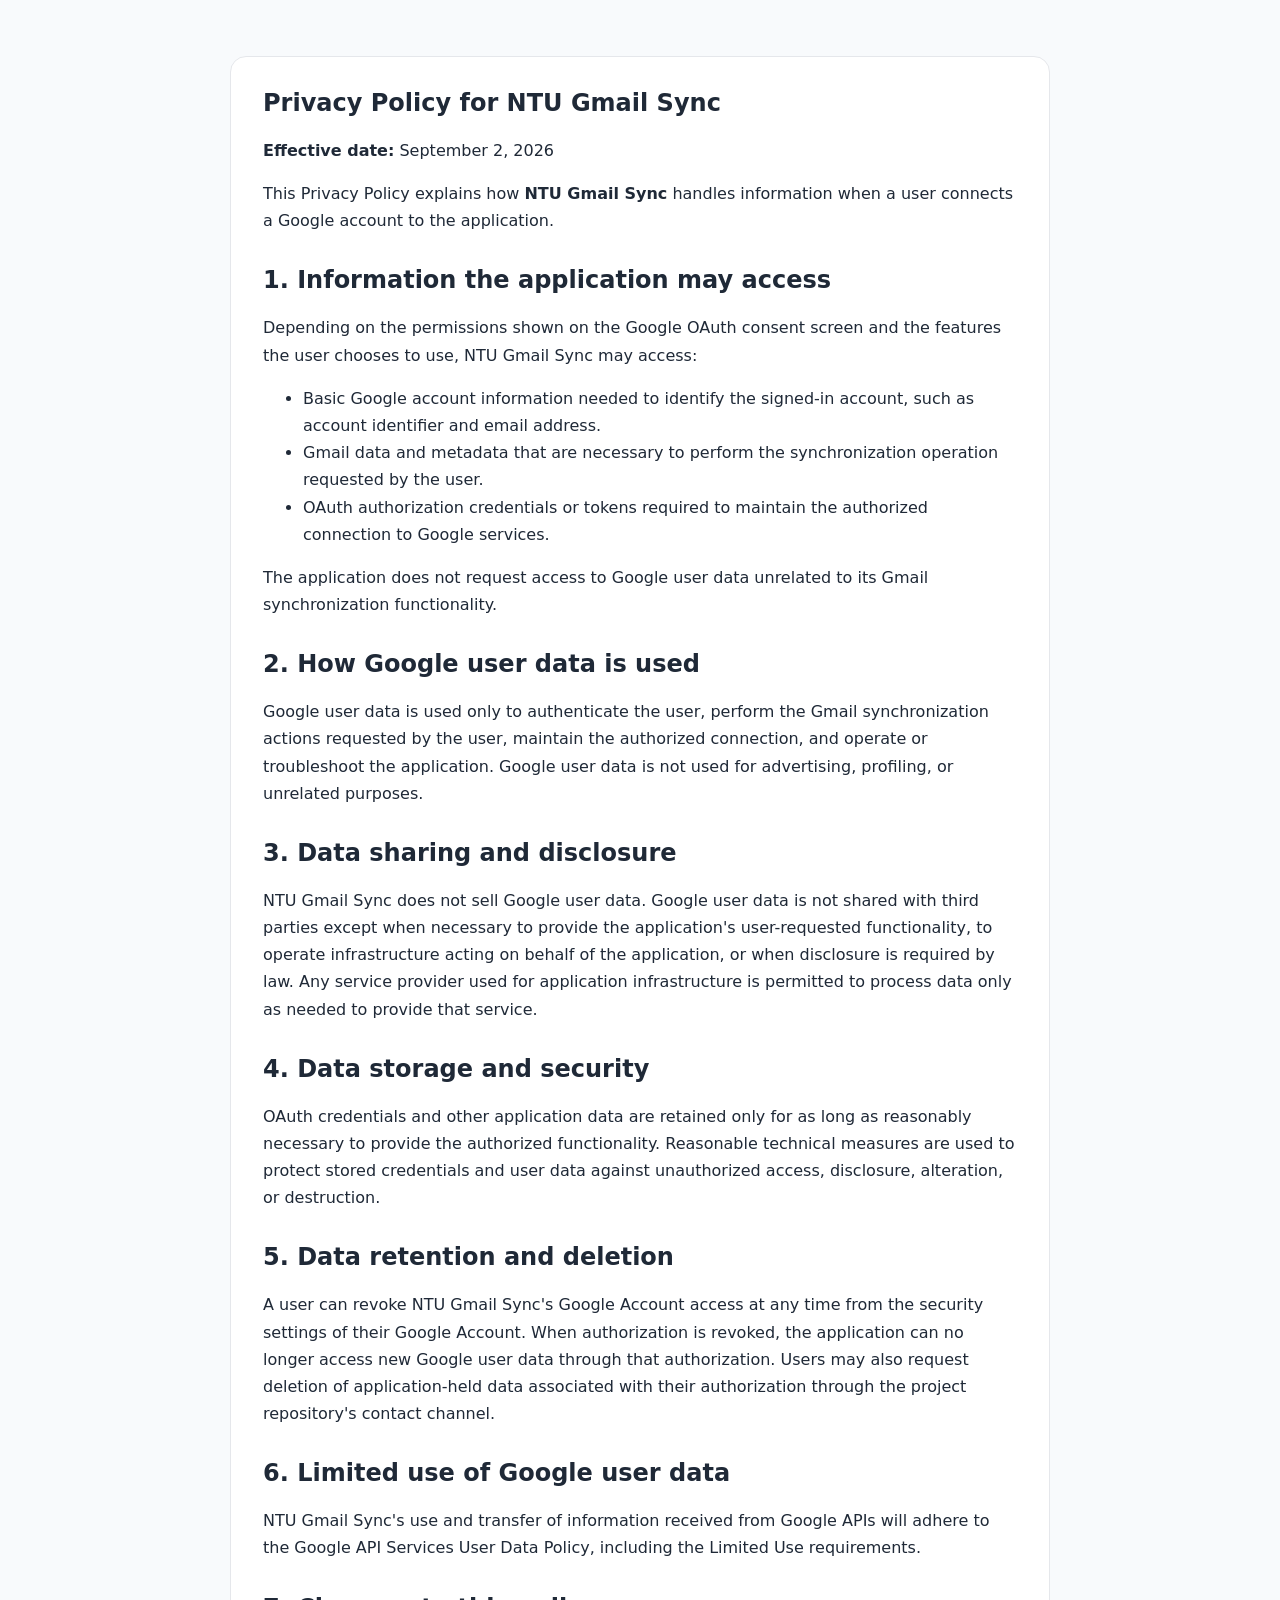
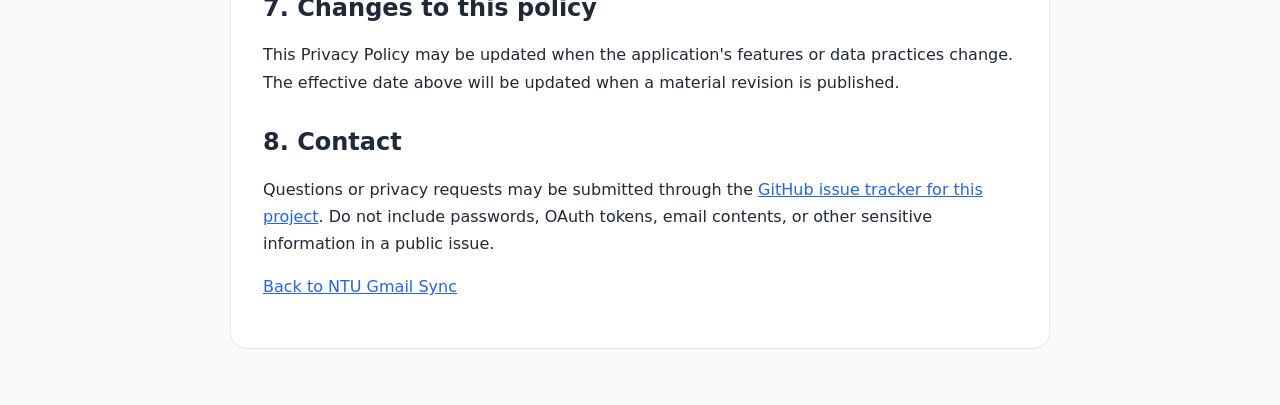
==== privacy.html @ b9c2d93e "Add Google OAuth privacy policy" ====
<!doctype html>
<html lang="en">
<head>
  <meta charset="utf-8">
  <meta name="viewport" content="width=device-width,initial-scale=1">
  <title>Privacy Policy — NTU Gmail Sync</title>
  <style>
    :root{font-family:system-ui,-apple-system,BlinkMacSystemFont,"Segoe UI",sans-serif;color:#1f2937;background:#f8fafc}
    body{margin:0} main{max-width:820px;margin:0 auto;padding:56px 24px}
    article{background:#fff;border:1px solid #e5e7eb;border-radius:16px;padding:32px}
    h1{margin-top:0} h2{margin-top:2rem} p,li{line-height:1.7} a{color:#2563eb}
  </style>
</head>
<body>
<main>
<article>
  <h1>Privacy Policy for NTU Gmail Sync</h1>
  <p><strong>Effective date:</strong> September 2, 2026</p>

  <p>This Privacy Policy explains how <strong>NTU Gmail Sync</strong> handles information when a user connects a Google account to the application.</p>

  <h2>1. Information the application may access</h2>
  <p>Depending on the permissions shown on the Google OAuth consent screen and the features the user chooses to use, NTU Gmail Sync may access:</p>
  <ul>
    <li>Basic Google account information needed to identify the signed-in account, such as account identifier and email address.</li>
    <li>Gmail data and metadata that are necessary to perform the synchronization operation requested by the user.</li>
    <li>OAuth authorization credentials or tokens required to maintain the authorized connection to Google services.</li>
  </ul>
  <p>The application does not request access to Google user data unrelated to its Gmail synchronization functionality.</p>

  <h2>2. How Google user data is used</h2>
  <p>Google user data is used only to authenticate the user, perform the Gmail synchronization actions requested by the user, maintain the authorized connection, and operate or troubleshoot the application. Google user data is not used for advertising, profiling, or unrelated purposes.</p>

  <h2>3. Data sharing and disclosure</h2>
  <p>NTU Gmail Sync does not sell Google user data. Google user data is not shared with third parties except when necessary to provide the application's user-requested functionality, to operate infrastructure acting on behalf of the application, or when disclosure is required by law. Any service provider used for application infrastructure is permitted to process data only as needed to provide that service.</p>

  <h2>4. Data storage and security</h2>
  <p>OAuth credentials and other application data are retained only for as long as reasonably necessary to provide the authorized functionality. Reasonable technical measures are used to protect stored credentials and user data against unauthorized access, disclosure, alteration, or destruction.</p>

  <h2>5. Data retention and deletion</h2>
  <p>A user can revoke NTU Gmail Sync's Google Account access at any time from the security settings of their Google Account. When authorization is revoked, the application can no longer access new Google user data through that authorization. Users may also request deletion of application-held data associated with their authorization through the project repository's contact channel.</p>

  <h2>6. Limited use of Google user data</h2>
  <p>NTU Gmail Sync's use and transfer of information received from Google APIs will adhere to the Google API Services User Data Policy, including the Limited Use requirements.</p>

  <h2>7. Changes to this policy</h2>
  <p>This Privacy Policy may be updated when the application's features or data practices change. The effective date above will be updated when a material revision is published.</p>

  <h2>8. Contact</h2>
  <p>Questions or privacy requests may be submitted through the <a href="https://github.com/Axoled-Student/598787.xyz/issues">GitHub issue tracker for this project</a>. Do not include passwords, OAuth tokens, email contents, or other sensitive information in a public issue.</p>

  <p><a href="/">Back to NTU Gmail Sync</a></p>
</article>
</main>
</body>
</html>
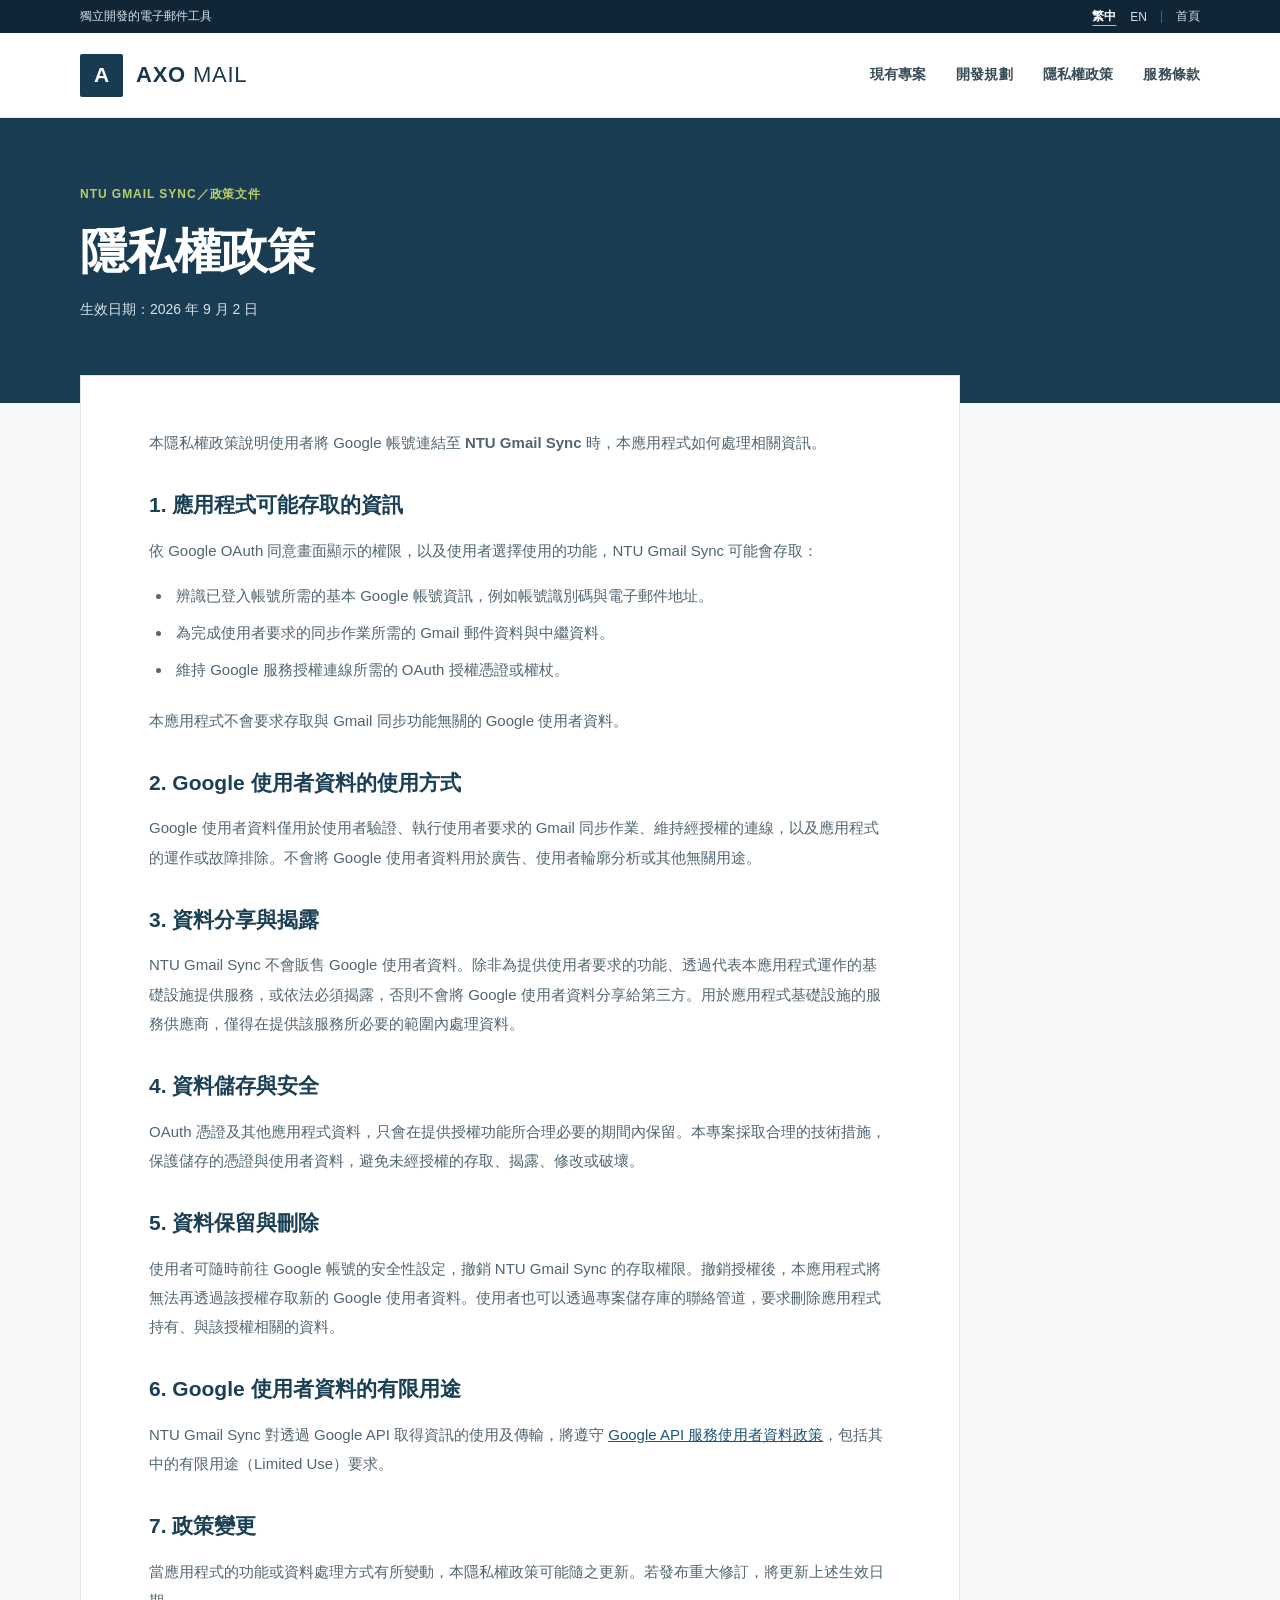
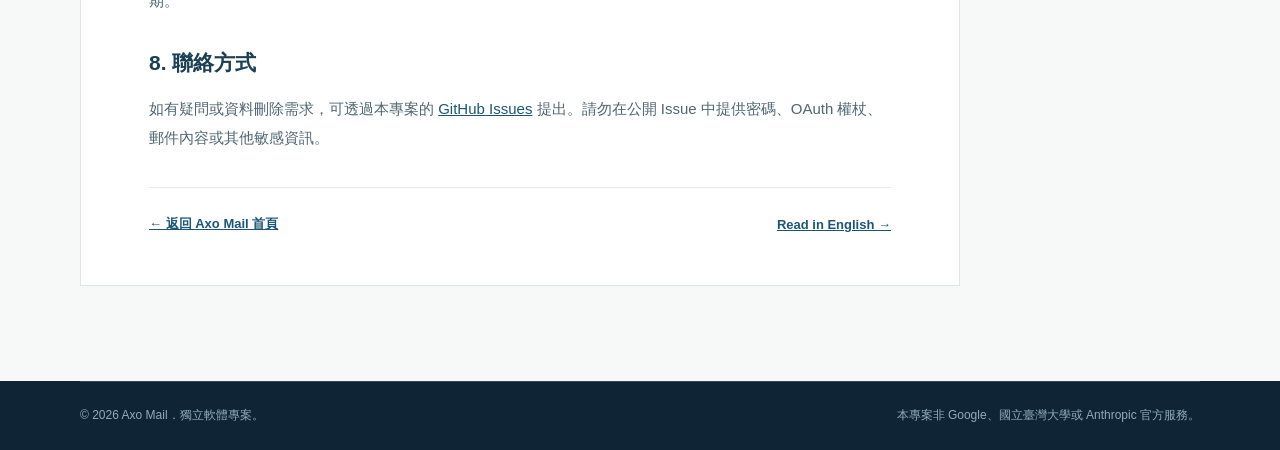
==== commit 0d8ecbe4: "Translate NTU Gmail Sync privacy.html into Traditional Chinese" ====
--- a/privacy.html
+++ b/privacy.html
@@ -1,56 +1,49 @@
 <!doctype html>
-<html lang="en">
+<html lang="zh-TW">
 <head>
   <meta charset="utf-8">
-  <meta name="viewport" content="width=device-width,initial-scale=1">
-  <title>Privacy Policy — NTU Gmail Sync</title>
-  <style>
-    :root{font-family:system-ui,-apple-system,BlinkMacSystemFont,"Segoe UI",sans-serif;color:#1f2937;background:#f8fafc}
-    body{margin:0} main{max-width:820px;margin:0 auto;padding:56px 24px}
-    article{background:#fff;border:1px solid #e5e7eb;border-radius:16px;padding:32px}
-    h1{margin-top:0} h2{margin-top:2rem} p,li{line-height:1.7} a{color:#2563eb}
-  </style>
+  <meta name="viewport" content="width=device-width, initial-scale=1">
+  <meta name="theme-color" content="#142d41">
+  <meta name="description" content="說明 NTU Gmail Sync 如何存取、使用與保護經使用者授權的 Google 帳號資料。">
+  <link rel="canonical" href="https://598787.xyz/privacy.html">
+  <link rel="alternate" hreflang="zh-TW" href="https://598787.xyz/privacy.html">
+  <link rel="alternate" hreflang="en" href="https://598787.xyz/privacy-en.html">
+  <link rel="icon" href="/favicon.svg" type="image/svg+xml">
+  <link rel="stylesheet" href="/site-20261008-zh-v4.css">
+  <title>隱私權政策｜NTU Gmail Sync｜Axo Mail</title>
 </head>
 <body>
-<main>
-<article>
-  <h1>Privacy Policy for NTU Gmail Sync</h1>
-  <p><strong>Effective date:</strong> September 2, 2026</p>
-
-  <p>This Privacy Policy explains how <strong>NTU Gmail Sync</strong> handles information when a user connects a Google account to the application.</p>
-
-  <h2>1. Information the application may access</h2>
-  <p>Depending on the permissions shown on the Google OAuth consent screen and the features the user chooses to use, NTU Gmail Sync may access:</p>
-  <ul>
-    <li>Basic Google account information needed to identify the signed-in account, such as account identifier and email address.</li>
-    <li>Gmail data and metadata that are necessary to perform the synchronization operation requested by the user.</li>
-    <li>OAuth authorization credentials or tokens required to maintain the authorized connection to Google services.</li>
-  </ul>
-  <p>The application does not request access to Google user data unrelated to its Gmail synchronization functionality.</p>
-
-  <h2>2. How Google user data is used</h2>
-  <p>Google user data is used only to authenticate the user, perform the Gmail synchronization actions requested by the user, maintain the authorized connection, and operate or troubleshoot the application. Google user data is not used for advertising, profiling, or unrelated purposes.</p>
-
-  <h2>3. Data sharing and disclosure</h2>
-  <p>NTU Gmail Sync does not sell Google user data. Google user data is not shared with third parties except when necessary to provide the application's user-requested functionality, to operate infrastructure acting on behalf of the application, or when disclosure is required by law. Any service provider used for application infrastructure is permitted to process data only as needed to provide that service.</p>
-
-  <h2>4. Data storage and security</h2>
-  <p>OAuth credentials and other application data are retained only for as long as reasonably necessary to provide the authorized functionality. Reasonable technical measures are used to protect stored credentials and user data against unauthorized access, disclosure, alteration, or destruction.</p>
-
-  <h2>5. Data retention and deletion</h2>
-  <p>A user can revoke NTU Gmail Sync's Google Account access at any time from the security settings of their Google Account. When authorization is revoked, the application can no longer access new Google user data through that authorization. Users may also request deletion of application-held data associated with their authorization through the project repository's contact channel.</p>
-
-  <h2>6. Limited use of Google user data</h2>
-  <p>NTU Gmail Sync's use and transfer of information received from Google APIs will adhere to the Google API Services User Data Policy, including the Limited Use requirements.</p>
-
-  <h2>7. Changes to this policy</h2>
-  <p>This Privacy Policy may be updated when the application's features or data practices change. The effective date above will be updated when a material revision is published.</p>
-
-  <h2>8. Contact</h2>
-  <p>Questions or privacy requests may be submitted through the <a href="https://github.com/Axoled-Student/598787.xyz/issues">GitHub issue tracker for this project</a>. Do not include passwords, OAuth tokens, email contents, or other sensitive information in a public issue.</p>
-
-  <p><a href="/">Back to NTU Gmail Sync</a></p>
-</article>
-</main>
+  <a class="skip-link" href="#legal-content">跳至主要內容</a>
+  <div class="utility-bar"><div class="container utility-inner"><span>獨立開發的電子郵件工具</span><div class="utility-links"><span class="language-current" aria-current="page">繁中</span><a href="/privacy-en.html" lang="en" hreflang="en">EN</a><span class="utility-divider" aria-hidden="true"></span><a href="/">首頁</a></div></div></div>
+  <header class="site-header"><div class="container header-inner"><a class="logo" href="/" aria-label="Axo Mail 首頁"><span class="logo-symbol" aria-hidden="true">A</span><span class="logo-name">AXO <span>MAIL</span></span></a><nav class="main-nav" aria-label="法律文件導覽"><a href="/#projects">現有專案</a><a href="/#development">開發規劃</a><a href="/privacy.html">隱私權政策</a><a href="/terms.html">服務條款</a></nav></div></header>
+  <main id="legal-content"><div class="legal-hero"><div class="container"><p class="overline overline-light">NTU Gmail Sync／政策文件</p><h1>隱私權政策</h1><p>生效日期：2026 年 9 月 2 日</p></div></div>
+    <div class="legal-main"><div class="container"><article class="legal-paper">
+      <p>本隱私權政策說明使用者將 Google 帳號連結至 <strong>NTU Gmail Sync</strong> 時，本應用程式如何處理相關資訊。</p>
+    <h2>1. 應用程式可能存取的資訊</h2>
+    <p>依 Google OAuth 同意畫面顯示的權限，以及使用者選擇使用的功能，NTU Gmail Sync 可能會存取：</p>
+    <ul>
+      <li>辨識已登入帳號所需的基本 Google 帳號資訊，例如帳號識別碼與電子郵件地址。</li>
+      <li>為完成使用者要求的同步作業所需的 Gmail 郵件資料與中繼資料。</li>
+      <li>維持 Google 服務授權連線所需的 OAuth 授權憑證或權杖。</li>
+    </ul>
+    <p>本應用程式不會要求存取與 Gmail 同步功能無關的 Google 使用者資料。</p>
+    <h2>2. Google 使用者資料的使用方式</h2>
+    <p>Google 使用者資料僅用於使用者驗證、執行使用者要求的 Gmail 同步作業、維持經授權的連線，以及應用程式的運作或故障排除。不會將 Google 使用者資料用於廣告、使用者輪廓分析或其他無關用途。</p>
+    <h2>3. 資料分享與揭露</h2>
+    <p>NTU Gmail Sync 不會販售 Google 使用者資料。除非為提供使用者要求的功能、透過代表本應用程式運作的基礎設施提供服務，或依法必須揭露，否則不會將 Google 使用者資料分享給第三方。用於應用程式基礎設施的服務供應商，僅得在提供該服務所必要的範圍內處理資料。</p>
+    <h2>4. 資料儲存與安全</h2>
+    <p>OAuth 憑證及其他應用程式資料，只會在提供授權功能所合理必要的期間內保留。本專案採取合理的技術措施，保護儲存的憑證與使用者資料，避免未經授權的存取、揭露、修改或破壞。</p>
+    <h2>5. 資料保留與刪除</h2>
+    <p>使用者可隨時前往 Google 帳號的安全性設定，撤銷 NTU Gmail Sync 的存取權限。撤銷授權後，本應用程式將無法再透過該授權存取新的 Google 使用者資料。使用者也可以透過專案儲存庫的聯絡管道，要求刪除應用程式持有、與該授權相關的資料。</p>
+    <h2>6. Google 使用者資料的有限用途</h2>
+    <p>NTU Gmail Sync 對透過 Google API 取得資訊的使用及傳輸，將遵守 <a href="https://developers.google.com/terms/api-services-user-data-policy" target="_blank" rel="noopener noreferrer">Google API 服務使用者資料政策</a>，包括其中的有限用途（Limited Use）要求。</p>
+    <h2>7. 政策變更</h2>
+    <p>當應用程式的功能或資料處理方式有所變動，本隱私權政策可能隨之更新。若發布重大修訂，將更新上述生效日期。</p>
+    <h2>8. 聯絡方式</h2>
+    <p>如有疑問或資料刪除需求，可透過本專案的 <a href="https://github.com/Axoled-Student/598787.xyz/issues" target="_blank" rel="noopener noreferrer">GitHub Issues</a> 提出。請勿在公開 Issue 中提供密碼、OAuth 權杖、郵件內容或其他敏感資訊。</p>
+      <div class="legal-actions"><a href="/">← 返回 Axo Mail 首頁</a><a href="/privacy-en.html" lang="en" hreflang="en">Read in English →</a></div>
+    </article></div></div>
+  </main>
+  <footer class="site-footer"><div class="container footer-bottom"><span>© 2026 Axo Mail．獨立軟體專案。</span><span>本專案非 Google、國立臺灣大學或 Anthropic 官方服務。</span></div></footer>
 </body>
 </html>
--- a/site-20261008-zh-v4.css
+++ b/site-20261008-zh-v4.css
@@ -0,0 +1,344 @@
+/* Axo Mail — restrained studio-style website */
+:root {
+  color-scheme: light;
+  --ink: #1b3040;
+  --ink-dark: #142b3e;
+  --slate: #536675;
+  --blue: #193b55;
+  --accent: #b6cd42;
+  --accent-hover: #d0e369;
+  --line: #dce3e6;
+  --soft: #f5f7f7;
+  --white: #fff;
+  font-family: "Segoe UI", Arial, "Helvetica Neue", sans-serif;
+  -webkit-font-smoothing: antialiased;
+  text-rendering: optimizeLegibility;
+}
+* { box-sizing: border-box; }
+html { scroll-behavior: smooth; scroll-padding-top: 85px; }
+body { margin: 0; background: var(--white); color: var(--ink); font-size: 16px; }
+a { color: inherit; }
+a:focus-visible, summary:focus-visible {
+  outline: 3px solid #7f9e16;
+  outline-offset: 4px;
+}
+::selection { background: #d8eaa0; color: #102637; }
+.container { width: min(1120px, calc(100% - 54px)); margin: 0 auto; }
+.skip-link {
+  position: absolute; left: 20px; top: -80px; z-index: 99;
+  background: white; padding: 12px 18px;
+}
+.skip-link:focus { top: 20px; }
+.utility-bar { background: #102637; color: #d6e0e8; font-size: 12px; }
+.utility-inner {
+  display: flex; justify-content: space-between; align-items: center; gap: 15px;
+  min-height: 33px;
+}
+.utility-inner a { text-decoration: none; }
+.utility-inner a:hover { color: #fff; }
+.site-header { background: white; border-bottom: 1px solid #e9edef; position: relative; z-index: 1; }
+.header-inner { display: flex; justify-content: space-between; align-items: center; gap: 30px; min-height: 84px; }
+.logo { display: inline-flex; align-items: center; gap: 13px; text-decoration: none; white-space: nowrap; }
+.logo-symbol {
+  display: grid; place-items: center; width: 43px; height: 43px;
+  background: #183b52; color: white; font-weight: 800;
+  font-size: 21px; border-radius: 2px;
+}
+.logo-name, .footer-logo { font-size: 22px; font-weight: 850; color: #18384f; letter-spacing: .035em; }
+.logo-name span, .footer-logo span { font-weight: 400; }
+.main-nav { display: flex; gap: 30px; flex-wrap: wrap; align-items: center; }
+.main-nav a {
+  font-size: 13px; font-weight: 700; color: #364a56;
+  text-decoration: none; letter-spacing: .01em;
+}
+.main-nav a:hover { color: #879e1e; }
+.hero {
+  background: #1a3c54;
+  color: white;
+  background-image: linear-gradient(120deg, #17384f, #24485c);
+}
+.hero-layout {
+  display: grid;
+  grid-template-columns: minmax(0,1.28fr) minmax(0,.72fr);
+  gap: 78px;
+  align-items: center;
+  padding-block: 110px 116px;
+}
+.overline {
+  margin: 0 0 19px;
+  color: #66802f; font-size: 12px; font-weight: 850;
+  text-transform: uppercase; letter-spacing: .15em;
+}
+.overline-light { color: #b9ce69; }
+.hero h1 {
+  font-size: clamp(43px, 5.25vw, 68px); line-height: 1.13;
+  letter-spacing: -.038em; font-weight: 750;
+  max-width: 780px; margin: 0 0 26px;
+}
+.hero h1 span { color: #dce8f1; }
+.hero-description {
+  max-width: 610px;
+  line-height: 1.83; font-size: 16px; color: #d4e0e9; margin: 0;
+}
+.hero-actions { display: flex; flex-wrap: wrap; align-items: center; gap: 15px; margin-top: 33px; }
+.action {
+  min-height: 48px; padding: 14px 21px; display: inline-flex; align-items: center;
+  justify-content: center; gap: 20px;
+  text-decoration: none; font-size: 12px; text-transform: uppercase;
+  letter-spacing: .065em; font-weight: 800; transition: background .15s,color .15s,border-color .15s;
+}
+.action-primary { background: var(--accent); color: #1a3040; }
+.action-primary:hover { background: var(--accent-hover); }
+.action-outline { border: 1px solid #94a9b7; color: #fff; }
+.action-outline:hover { background: #fff; color: #1a3b51; border-color: #fff; }
+.hero-aside {
+  padding: 34px 34px 28px; border-top: 3px solid #b6cd42;
+  background: #f7fafb; color: var(--ink);
+}
+.aside-title {
+  font-size: 11px; text-transform: uppercase; font-weight: 850;
+  letter-spacing: .16em; margin: 0 0 19px; color: #58727b;
+}
+.aside-item { padding: 20px 0; border-top: 1px solid #dce4e8; }
+.aside-item span {
+  display: block; color: #648084; font-size: 11px; font-weight: 750;
+  letter-spacing: .08em; text-transform: uppercase; margin-bottom: 7px;
+}
+.aside-item strong { font-size: 16px; color: #1b3f54; line-height: 1.4; }
+.aside-item p { color: #627580; font-size: 13px; line-height: 1.65; margin: 7px 0 0; }
+.section-trail { border-bottom: 1px solid var(--line); background: #f1f4f4; }
+.trail-inner { display: flex; flex-wrap: wrap; align-items: center; gap: 21px; min-height: 69px; color: #526a75; font-size: 12px; font-weight: 700; letter-spacing: .015em; }
+.trail-separator { display: block; width: 20px; height: 1px; background: #90a5ad; }
+.section { padding: 110px 0; }
+.split-layout { display: grid; grid-template-columns: 1fr 1.06fr; gap: 80px; }
+h2,h3,p { overflow-wrap: break-word; }
+h2 { font-size: clamp(31px,3.6vw,43px); line-height: 1.2; font-weight: 750; letter-spacing: -.03em; margin: 0; }
+.section-lead h2 { max-width: 500px; }
+.section-copy p {
+  color: var(--slate); line-height: 1.9; margin: 0 0 18px;
+  font-size: 15px;
+}
+.section-copy p.lead { color: #244257; font-size: 20px; font-weight: 520; line-height: 1.65; }
+.inline-link {
+  text-decoration: none; display: inline-flex; align-items: center; gap: 8px;
+  color: #255069; border-bottom: 1px solid #a9b9c1;
+  padding-bottom: 7px; font-size: 13px; font-weight: 800;
+}
+.inline-link:hover { border-bottom-color: #66802f; color: #557024; }
+.section-copy .inline-link { margin-top: 9px; }
+.projects-section, .faq-section { background: #f7f9f9; }
+.section-heading { max-width: 725px; margin: 0 0 44px; }
+.section-heading h2 { margin-bottom: 18px; }
+.section-heading > p:last-child { color: var(--slate); margin: 0; line-height: 1.75; font-size: 16px; }
+.project-feature {
+  background: white; border: 1px solid #e0e6e8;
+  display: grid; grid-template-columns: .82fr 1.18fr; min-height: 325px;
+}
+.project-ident { background: #1b4055; padding: 42px; display: flex; flex-direction: column; align-items: flex-start; color: white; }
+.project-index { color: #bbd4dc; font-size: 11px; font-weight: 770; letter-spacing: .13em; text-transform: uppercase; }
+.project-ident h3 { font-size: clamp(28px,3vw,35px); letter-spacing: -.03em; font-weight: 720; margin: 57px 0 20px; line-height: 1.18; }
+.project-status { margin-top: auto; color: #213b31; background: #d8e6bc; padding: 8px 12px; font-size: 11px; font-weight: 800; text-transform: uppercase; letter-spacing: .06em; }
+.project-description { padding: 49px 53px; }
+.project-description p { color: #506673; line-height: 1.85; font-size: 15px; margin: 0 0 17px; }
+.project-links { display: flex; flex-wrap: wrap; gap: 28px; margin-top: 31px; }
+.development-list { border-top: 1px solid var(--line); }
+.development-row {
+  display: grid; grid-template-columns: 65px minmax(0,1fr) 110px; align-items: start; gap: 20px;
+  padding: 30px 0; border-bottom: 1px solid var(--line);
+}
+.row-number { color: #7f949f; font-size: 12px; font-weight: 800; padding-top: 8px; }
+.development-row h3 { font-size: 20px; letter-spacing: -.02em; margin: 0 0 10px; }
+.development-row p { margin: 0; line-height: 1.7; color: var(--slate); font-size: 14px; }
+.phase { justify-self: end; border: 1px solid #d8e1e5; color: #627980; text-transform: uppercase; letter-spacing: .1em; font-weight: 800; padding: 8px 11px; font-size: 10px; }
+.development-note {
+  border-left: 3px solid #8da13c; margin-top: 36px; padding: 4px 0 4px 24px;
+}
+.development-note strong { color: #264559; font-size: 14px; }
+.development-note p { color: var(--slate); line-height: 1.78; font-size: 14px; margin: 8px 0 0; max-width: 900px; }
+.faq-layout { display: grid; grid-template-columns: .82fr 1.18fr; gap: 74px; }
+.faq-layout .section-lead > p:last-child { font-size: 15px; line-height: 1.8; color: var(--slate); max-width: 300px; }
+.faq-list { border-top: 1px solid #dbe2e5; }
+.faq-list details { border-bottom: 1px solid #dbe2e5; }
+.faq-list summary {
+  display: flex; align-items: center; justify-content: space-between; gap: 20px;
+  list-style: none; cursor: pointer; padding: 24px 2px;
+  font-size: 16px; font-weight: 650; line-height: 1.5; color: #253e4e;
+}
+.faq-list summary::-webkit-details-marker { display: none; }
+.faq-toggle { flex: none; width: 25px; height: 25px; position: relative; }
+.faq-toggle::before,.faq-toggle::after {
+  content: ""; position: absolute; left: 5px; top: 12px; width: 15px; height: 1px; background: #35536a;
+}
+.faq-toggle::after { transform: rotate(90deg); transition: transform .2s; }
+details[open] .faq-toggle::after { transform: rotate(0); }
+.faq-answer { padding: 0 35px 23px 2px; }
+.faq-answer p { font-size: 14px; color: #60727e; line-height: 1.75; margin: 0; }
+.contact-section { background: #1a3c53; color: white; padding: 81px 0 85px; }
+.contact-layout { display: flex; justify-content: space-between; align-items: center; gap: 55px; }
+.contact-layout h2 { max-width: 690px; margin-bottom: 20px; color: #fff; }
+.contact-layout p:not(.overline) { max-width: 665px; line-height: 1.85; margin: 0; color: #d1e0e8; font-size: 15px; }
+.contact-layout .action { white-space: nowrap; flex: none; }
+.site-footer { background: #0f2535; color: #c0d0d9; }
+.footer-grid {
+  padding: 70px 0; display: grid; grid-template-columns: 1.35fr .6fr 1fr .8fr;
+  gap: 42px; align-items: start;
+}
+.footer-logo { color: white; font-size: 23px; }
+.footer-brand p,.footer-grid > div > p { font-size: 13px; line-height: 1.9; max-width: 265px; margin: 20px 0 0; color: #a9becb; }
+.footer-grid h3 { color: #fff; font-size: 13px; margin: 5px 0 23px; }
+.footer-grid nav { display: flex; flex-direction: column; gap: 15px; }
+.footer-grid a { color: #b3c7d2; text-decoration: none; font-size: 13px; line-height: 1.55; }
+.footer-grid a:hover { color: white; text-decoration: underline; }
+.footer-grid > div:last-child a { display: inline-block; margin-top: 20px; }
+.footer-bottom {
+  padding: 24px 0; border-top: 1px solid #32485a;
+  display: flex; justify-content: space-between; gap: 22px; flex-wrap: wrap;
+  font-size: 12px; color: #92aaba; line-height: 1.65;
+}
+/* The original OAuth legal documents retain their own inline presentation. */
+@media (max-width: 960px) {
+  .hero-layout { grid-template-columns: minmax(0,1fr) minmax(0,.7fr); gap: 35px; padding-block: 80px; }
+  .hero h1 { font-size: clamp(37px,4.7vw,52px); }
+  .hero-aside { padding: 25px; }
+  .split-layout { gap: 45px; }
+  .faq-layout { gap: 40px; }
+  .footer-grid { grid-template-columns: 1.2fr 1fr 1fr; }
+  .footer-brand { grid-column: 1 / -1; }
+}
+@media (max-width: 720px) {
+  .container { width: min(100% - 36px,1120px); }
+  .utility-inner { min-height: 32px; }
+  .header-inner { min-height: 76px; align-items: center; flex-wrap: wrap; gap: 15px; padding-block: 15px; }
+  .logo { width: 100%; }
+  .main-nav { gap: 17px; padding-bottom: 5px; }
+  .main-nav a { font-size: 12px; }
+  .hero-layout { grid-template-columns: 1fr; gap: 50px; padding-block: 67px 72px; }
+  .hero h1 { font-size: clamp(38px,9vw,52px); }
+  .hero-description { font-size: 15px; }
+  .hero-aside { width: 100%; }
+  .section { padding-block: 73px; }
+  .split-layout,.faq-layout { grid-template-columns: 1fr; gap: 34px; }
+  .trail-inner { padding-block: 16px; gap: 13px; }
+  .trail-separator { width: 13px; }
+  .project-feature { grid-template-columns: 1fr; }
+  .project-ident { padding: 32px; min-height: 220px; }
+  .project-ident h3 { margin: 40px 0 20px; }
+  .project-description { padding: 32px; }
+  .development-row { grid-template-columns: 32px minmax(0,1fr); gap: 14px; }
+  .phase { grid-column: 2; justify-self: start; }
+  .faq-layout .section-lead > p:last-child { max-width: 100%; }
+  .contact-layout { flex-direction: column; align-items: flex-start; gap: 28px; }
+  .contact-section { padding-block: 73px; }
+  .footer-grid { grid-template-columns: 1fr 1fr; gap: 40px 24px; padding-block: 55px; }
+  .footer-brand { grid-column: 1 / -1; }
+  .footer-bottom { flex-direction: column; gap: 4px; }
+}
+@media (max-width: 420px) {
+  .main-nav { gap: 12px 16px; }
+  .main-nav a { font-size: 11px; }
+  .logo-name { font-size: 20px; }
+  .hero h1 { font-size: 37px; }
+  .action { width: 100%; justify-content: space-between; }
+  .footer-grid { grid-template-columns: 1fr; }
+  .footer-brand { grid-column: auto; }
+}
+@media (prefers-reduced-motion: reduce) {
+  html { scroll-behavior: auto; }
+  .action { transition: none; }
+  .faq-toggle::after { transition: none; }
+}
+/* Proposed integration: concrete steps without implying a live demo */
+.workflow-proposal {
+  margin-top: 43px; background: #f4f7f6;
+  border: 1px solid #dce5e4; padding: 35px 38px;
+}
+.workflow-proposal > p {
+  color: #536b76; font-size: 11px; font-weight: 850;
+  text-transform: uppercase; letter-spacing: .11em; margin: 0 0 24px;
+}
+.workflow-steps {
+  display: grid; grid-template-columns: repeat(3, minmax(0, 1fr));
+  gap: 24px; list-style: none; padding: 0; margin: 0;
+}
+.workflow-steps li { border-left: 2px solid #a6bd71; padding-left: 18px; }
+.workflow-steps strong { display: block; font-size: 15px; color: #234457; margin-bottom: 10px; }
+.workflow-steps span { display: block; color: #5b717b; font-size: 13px; line-height: 1.75; }
+@media (max-width: 720px) {
+  .workflow-proposal { padding: 28px 24px; }
+  .workflow-steps { grid-template-columns: 1fr; gap: 22px; }
+}
+
+/* Language switch and Traditional Chinese typography */
+.utility-links { display: inline-flex; align-items: center; gap: 14px; white-space: nowrap; }
+.utility-links a { color: #d6e0e8; text-decoration: none; font-size: 12px; }
+.utility-links a:hover { text-decoration: underline; color: #fff; }
+.language-current {
+  color: #fff; font-size: 12px; font-weight: 800;
+  text-decoration: underline; text-decoration-color: #bdd362; text-underline-offset: 5px;
+}
+.utility-divider { width: 1px; height: 12px; background: #486070; }
+html[lang="zh-TW"] {
+  font-family: -apple-system, BlinkMacSystemFont, "PingFang TC", "Microsoft JhengHei",
+    "Noto Sans TC", "Segoe UI", sans-serif;
+}
+html[lang="zh-TW"] .main-nav a { font-size: 14px; }
+html[lang="zh-TW"] .hero h1 { font-size: clamp(36px, 4.4vw, 58px); line-height: 1.36; letter-spacing: -.035em; }
+html[lang="zh-TW"] .hero-description { line-height: 2; }
+html[lang="zh-TW"] .section-copy p { line-height: 1.95; }
+html[lang="zh-TW"] .section-copy p.lead { line-height: 1.9; }
+html[lang="zh-TW"] .section-heading > p:last-child { line-height: 1.95; }
+html[lang="zh-TW"] .project-description p { line-height: 1.95; }
+html[lang="zh-TW"] .development-row p { line-height: 1.9; }
+html[lang="zh-TW"] .faq-answer p { line-height: 1.9; }
+html[lang="zh-TW"] .phase { letter-spacing: .02em; font-size: 12px; }
+html[lang="zh-TW"] .action { letter-spacing: .03em; font-size: 14px; }
+html[lang="zh-TW"] .section-lead h2 { line-height: 1.5; }
+html[lang="zh-TW"] .overline { letter-spacing: .08em; }
+html[lang="zh-TW"] .aside-item p { line-height: 1.8; }
+
+/* Readable, consistent legal pages for both locales */
+.legal-hero {
+  background: #1a3c53; color: #fff; padding: 68px 0 81px;
+}
+.legal-hero .overline { margin-bottom: 17px; }
+.legal-hero h1 { font-size: clamp(35px, 4.2vw, 48px); line-height: 1.35; letter-spacing: -.025em; margin: 0 0 12px; }
+.legal-hero p:not(.overline) { color: #d6e2e8; margin: 0; font-size: 14px; line-height: 1.8; }
+.legal-main { background: #f7f9f9; padding: 0 0 95px; }
+.legal-paper {
+  background: #fff; border: 1px solid #e0e6e8;
+  padding: 52px 68px; max-width: 880px;
+  position: relative; top: -28px; margin-bottom: -28px;
+}
+.legal-paper h2 {
+  font-size: 21px; color: #1b4055; letter-spacing: 0; line-height: 1.5;
+  margin: 32px 0 15px;
+}
+.legal-paper h2:first-child { margin-top: 0; }
+.legal-paper p, .legal-paper li { color: #506672; font-size: 15px; line-height: 1.95; }
+.legal-paper p { margin: 0 0 16px; }
+.legal-paper ul { padding-left: 23px; margin: 12px 0 21px; }
+.legal-paper li { padding-left: 4px; margin-bottom: 8px; }
+.legal-paper a { color: #1b5678; }
+.legal-paper a:hover { color: #597326; }
+.legal-actions {
+  display: flex; justify-content: space-between; flex-wrap: wrap; align-items: center;
+  border-top: 1px solid #e3eaed; gap: 18px; padding-top: 27px; margin-top: 35px;
+}
+.legal-actions a { font-size: 13px; font-weight: 700; }
+.legal-translation-note { font-size: 12px !important; color: #73818b !important; }
+@media (max-width: 960px) {
+  html[lang="zh-TW"] .hero h1 { font-size: clamp(34px, 5.1vw, 53px); }
+}
+@media (max-width: 720px) {
+  .utility-links { gap: 10px; }
+  html[lang="zh-TW"] .hero h1 { font-size: clamp(35px, 8vw, 45px); }
+  html[lang="zh-TW"] .main-nav a { font-size: 13px; }
+  .legal-hero { padding: 50px 0 65px; }
+  .legal-paper { padding: 32px 25px; }
+  .legal-main { padding-bottom: 65px; }
+}
+@media (max-width: 420px) {
+  html[lang="zh-TW"] .hero h1 { font-size: 35px; }
+  .utility-inner { flex-wrap: wrap; gap: 5px; padding: 8px 0; }
+  html[lang="zh-TW"] .main-nav a { font-size: 12px; }
+}
